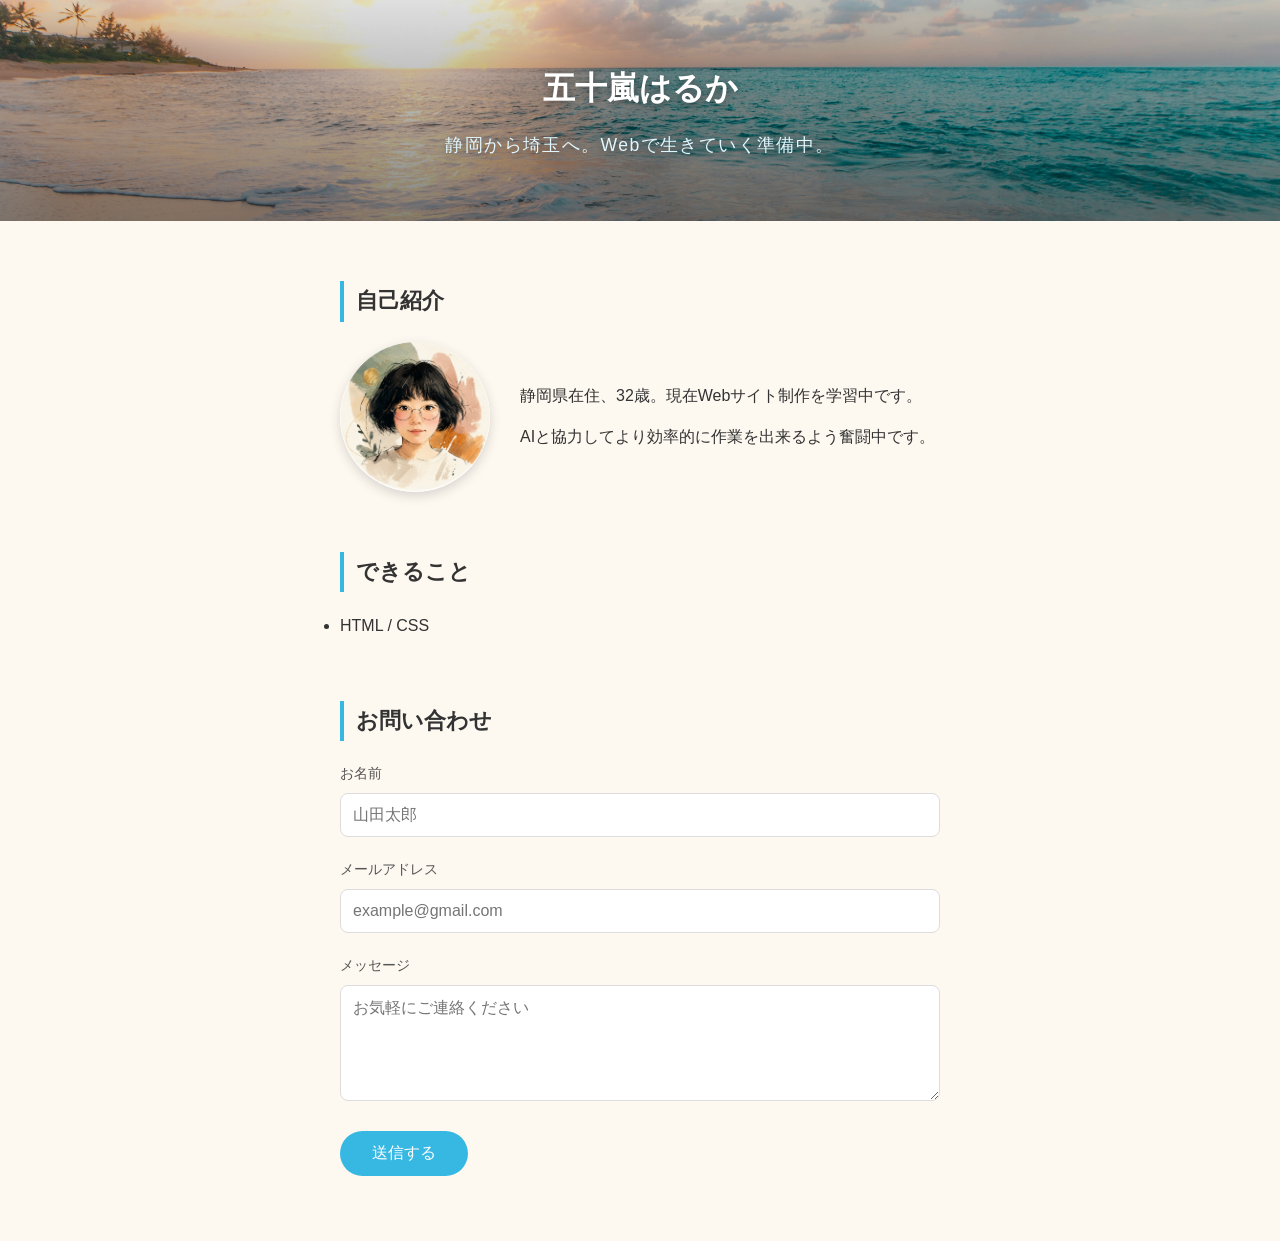
==== index.html @ 8e4d8637 "Add files via upload" ====
<!DOCTYPE html>
<html lang="ja">
<head>
  <meta charset="UTF-8">
  <meta name="viewport" content="width=device-width, initial-scale=1.0">
  <title>プロフィール</title>
  <link rel="stylesheet" href="style.css">
</head>
<body>

  <header>
    <h1>五十嵐はるか</h1>
    <p class="catch">静岡から埼玉へ。Webで生きていく準備中。</p>
</header>

  <section id="about" class="fade-in">
    <h2>自己紹介</h2>
    <div class="about-inner">
    <img src="photo.png" alt="プロフィール写真" class="profile-photo">
    <div class="about-text">
      <p>静岡県在住、32歳。現在Webサイト制作を学習中です。</p>
      <p>AIと協力してより効率的に作業を出来るよう奮闘中です。</p>
    </div>
    </div>
  </section>

  <section id="skills" class="fade-in">
    <h2>できること</h2>
    <ul>
      <li>HTML / CSS</li>
    </ul>
  </section>

  <section id="contact" class="fade-in">
  <h2>お問い合わせ</h2>
  <form action="https://formspree.io/f/mzdqrrdz" method="POST">
    <div class="form-group">
      <label for="name">お名前</label>
      <input type="text" id="name" name="name" placeholder="山田太郎">
    </div>
    <div class="form-group">
      <label for="email">メールアドレス</label>
      <input type="email" id="email" name="email" placeholder="example@gmail.com">
    </div>
    <div class="form-group">
      <label for="message">メッセージ</label>
      <textarea id="message" name="message" rows="5" placeholder="お気軽にご連絡ください"></textarea>
    </div>
    <button type="submit">送信する</button>
  </form>
</section>

<script>
    // スクロールでふわっと表示
const observer = new IntersectionObserver(function(entries) {
  entries.forEach(function(entry) {
    if (entry.isIntersecting) {
      entry.target.classList.add('visible');
    }
  });
});

document.querySelectorAll('.fade-in').forEach(function(el) {
  observer.observe(el);
});

    // ページが表示されたときにフォームをリセット
  window.addEventListener('pageshow', function() {
    document.querySelector('form').reset();
  });
  document.querySelector('form').addEventListener('submit', function(e) {
    var name    = document.getElementById('name').value;
    var email   = document.getElementById('email').value;
    var message = document.getElementById('message').value;

    if (!name || !email || !message) {
      alert('すべての項目を入力してください');
      e.preventDefault();
      return;
    }

    var confirmed = confirm(
      '以下の内容で送信しますか？\n\n' +
      'お名前：' + name + '\n' +
      'メール：' + email + '\n' +
      'メッセージ：' + message
    );

    if (!confirmed) {
      e.preventDefault(); // キャンセルしたら送信しない
    }
  });
</script>

</body>
</html>
---- style.css ----
/* ========== 全体 ========== */
* {
  margin: 0;
  padding: 0;
  box-sizing: border-box;
}

body {
  font-family: sans-serif;
  color: #333;
  line-height: 1.8;
  background-color: #fdf8f0; /* 砂浜っぽいベージュ */
}

/* ========== ヘッダー ========== */
header {
  background-image: url('hero.jpg');
  background-size: cover;      /* 画像をヘッダー全体に広げる */
  background-position: center; /* 画像の中央を表示 */
  text-align: center;
  padding: 60px 20px;
  position: relative;
}

header::before {
  content: '';
  position: absolute;
  top: 0; left: 0;
  width: 100%; height: 100%;
  background: linear-gradient(
    to bottom,
    rgba(0, 0, 0, 0.05) 0%,   /* 上は透明に近い → 写真が綺麗に見える */
    rgba(0, 0, 0, 0.45) 100%  /* 下だけ少し暗くして文字を読みやすく */
  );
}

header h1,
header p {
  position: relative; /* フィルターより手前に文字を出す */
  z-index: 1;
  color: white;
  text-shadow: 0 2px 8px rgba(0,0,0,0.4);
}

header h1 {
  font-size: 2rem;
  margin-bottom: 10px;
}

.catch {/* キャッチコピー */
  font-size: 1.1rem;
  color: #e0f7ff;
  margin-top: 12px;
  letter-spacing: 0.08em;
}

/* ========== aboutセクション ========== */
section {
  max-width: 800px;
  margin: 60px auto;
  padding: 0 100px;
}

h2 {
  font-size: 1.4rem;
  border-left: 4px solid #37b8e3; /* アクセントも海の青に */
  padding-left: 12px;
  margin-bottom: 20px;
}

.about-inner {
  display: flex;
  flex-direction: row; /* 横並び */
  align-items: center;
  gap: 30px;
  text-align: left;
}

.about-text {
  display: flex;
  flex-direction: column; /* 文章だけ縦並び */
  gap: 12px;
}

.about-text p {
  white-space: nowrap; /* 文章を1行に固定 */
}

.profile-photo {/* プロフィール写真 */
  width: 150px;
  height: 150px;
  border-radius: 50%; /* 丸くする */
  object-fit: cover;
  flex-shrink: 0;
  box-shadow: 0 4px 12px rgba(0,0,0,0.15);
}

/* ========== スキル ========== */


/* ========== お問い合わせ ========== */
.form-group {
  margin-bottom: 20px;
}

.form-group label {
  display: block;
  margin-bottom: 6px;
  font-size: 0.9rem;
  color: #555;
}

.form-group input,
.form-group textarea {
  width: 100%;
  padding: 12px;
  border: 1px solid #ddd;
  border-radius: 8px;
  font-size: 1rem;
  outline: none;
  transition: border-color 0.3s;
}

.form-group input:focus,
.form-group textarea:focus {
  border-color: #37b8e3; /* 入力中に枠が青くなる */
}

button[type="submit"] {
  display: inline-block;
  color: white;
  background-color: #37b8e3;;
  border: none;
  padding: 12px 32px;
  border-radius: 30px;
  font-size: 1rem;
  cursor: pointer;
  transition: background-color 0.3s;
}

button[type="submit"]:hover {
  background-color: #007baa;
}
/* ========== アニメーション ========== */
.fade-in {
  opacity: 0;
  transform: translateY(30px); /* 少し下にずらした状態からスタート */
  transition: opacity 0.6s ease, transform 0.6s ease;
}

.fade-in.visible {
  opacity: 1;
  transform: translateY(0); /* 元の位置に戻る */
}

/* ========== スマホ対応 ========== */
@media (max-width: 600px) {

  /* ヘッダーを画面全幅に */
  header {
    background-position: center;
    padding: 60px 20px;
  }

  /* セクションの余白をスマホ向けに */
  section {
    padding: 0 20px;
  }

  /* 写真と文章を縦並びに */
  .about-inner {
    flex-direction: column;
    align-items: center;
    text-align: center;
  }

  /* 文章の折り返しを戻す */
  .about-text p {
    white-space: normal;
  }

  /* フォームを画面幅に合わせる */
  .form-group input,
  .form-group textarea {
    width: 100%;
  }

}
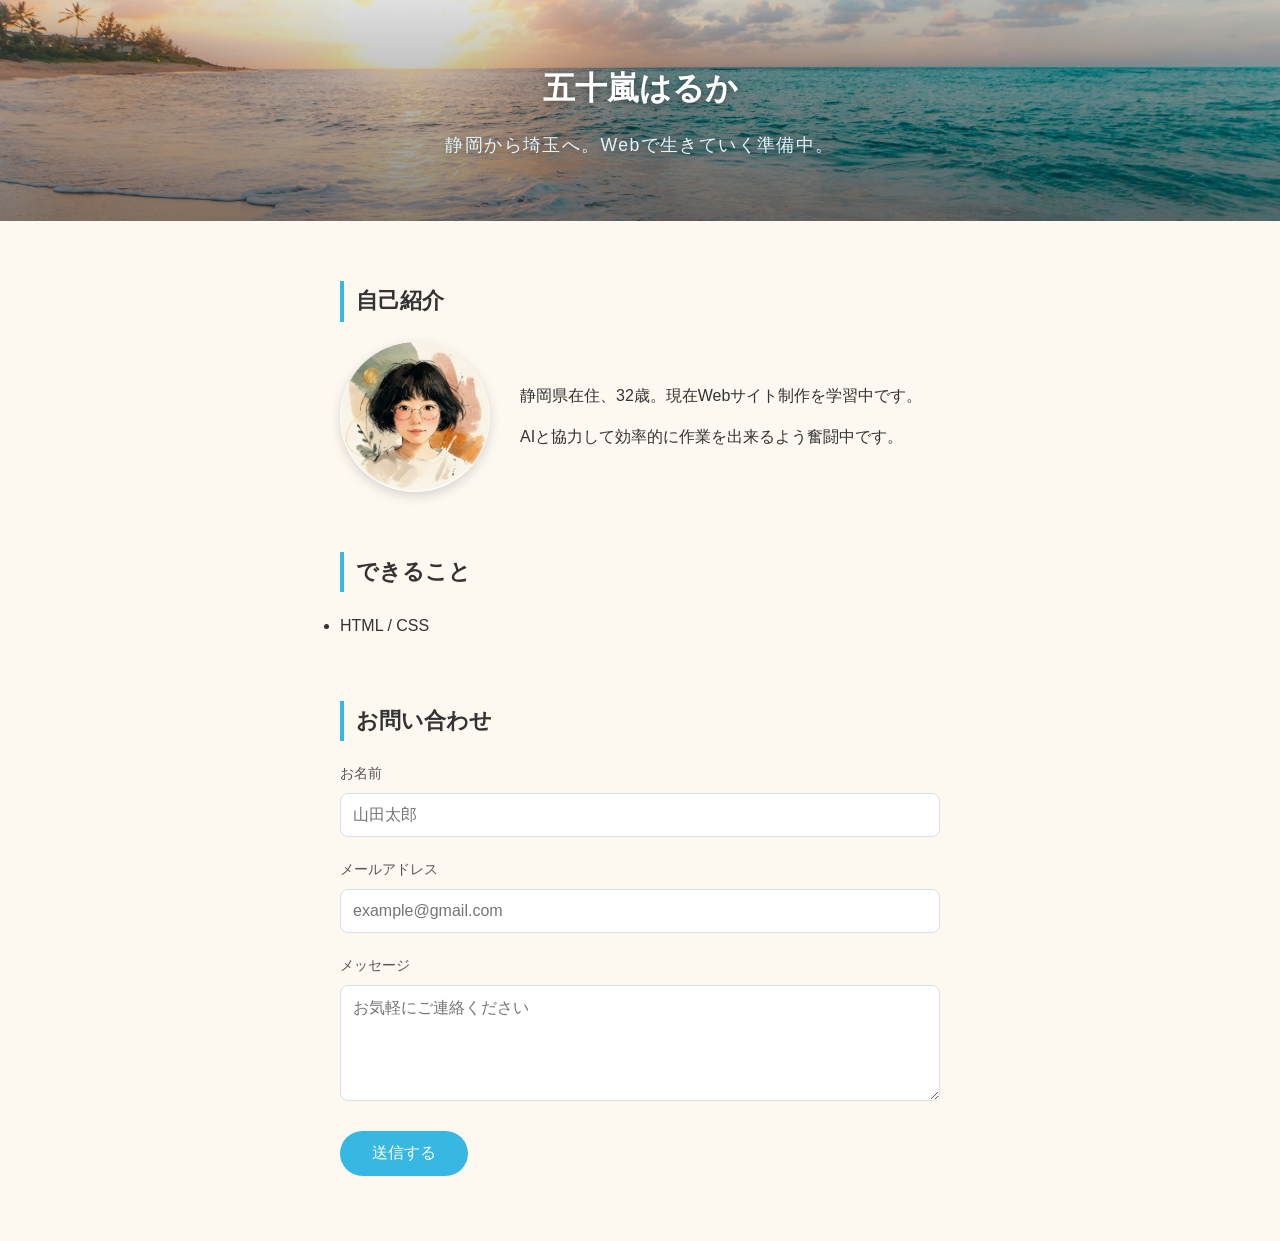
==== commit f4b87aa0: "Update index.html" ====
--- a/index.html
+++ b/index.html
@@ -19,7 +19,7 @@
     <img src="photo.png" alt="プロフィール写真" class="profile-photo">
     <div class="about-text">
       <p>静岡県在住、32歳。現在Webサイト制作を学習中です。</p>
-      <p>AIと協力してより効率的に作業を出来るよう奮闘中です。</p>
+      <p>AIと協力して効率的に作業を出来るよう奮闘中です。</p>
     </div>
     </div>
   </section>
@@ -93,4 +93,4 @@
 </script>
 
 </body>
-</html>+</html>
--- a/style.css
+++ b/style.css
@@ -164,7 +164,7 @@
 
   /* セクションの余白をスマホ向けに */
   section {
-    padding: 0 20px;
+    padding: 0 16px;
   }
 
   /* 写真と文章を縦並びに */
@@ -185,4 +185,15 @@
     width: 100%;
   }
 
-}+    /* 文字サイズを少し小さくして1行に収める */
+  .about-text p {
+    white-space: normal;
+    font-size: 0.85rem;
+  }
+
+  /* キャッチコピーも調整 */
+  .catch {
+    font-size: 0.9rem;
+  }
+  
+}
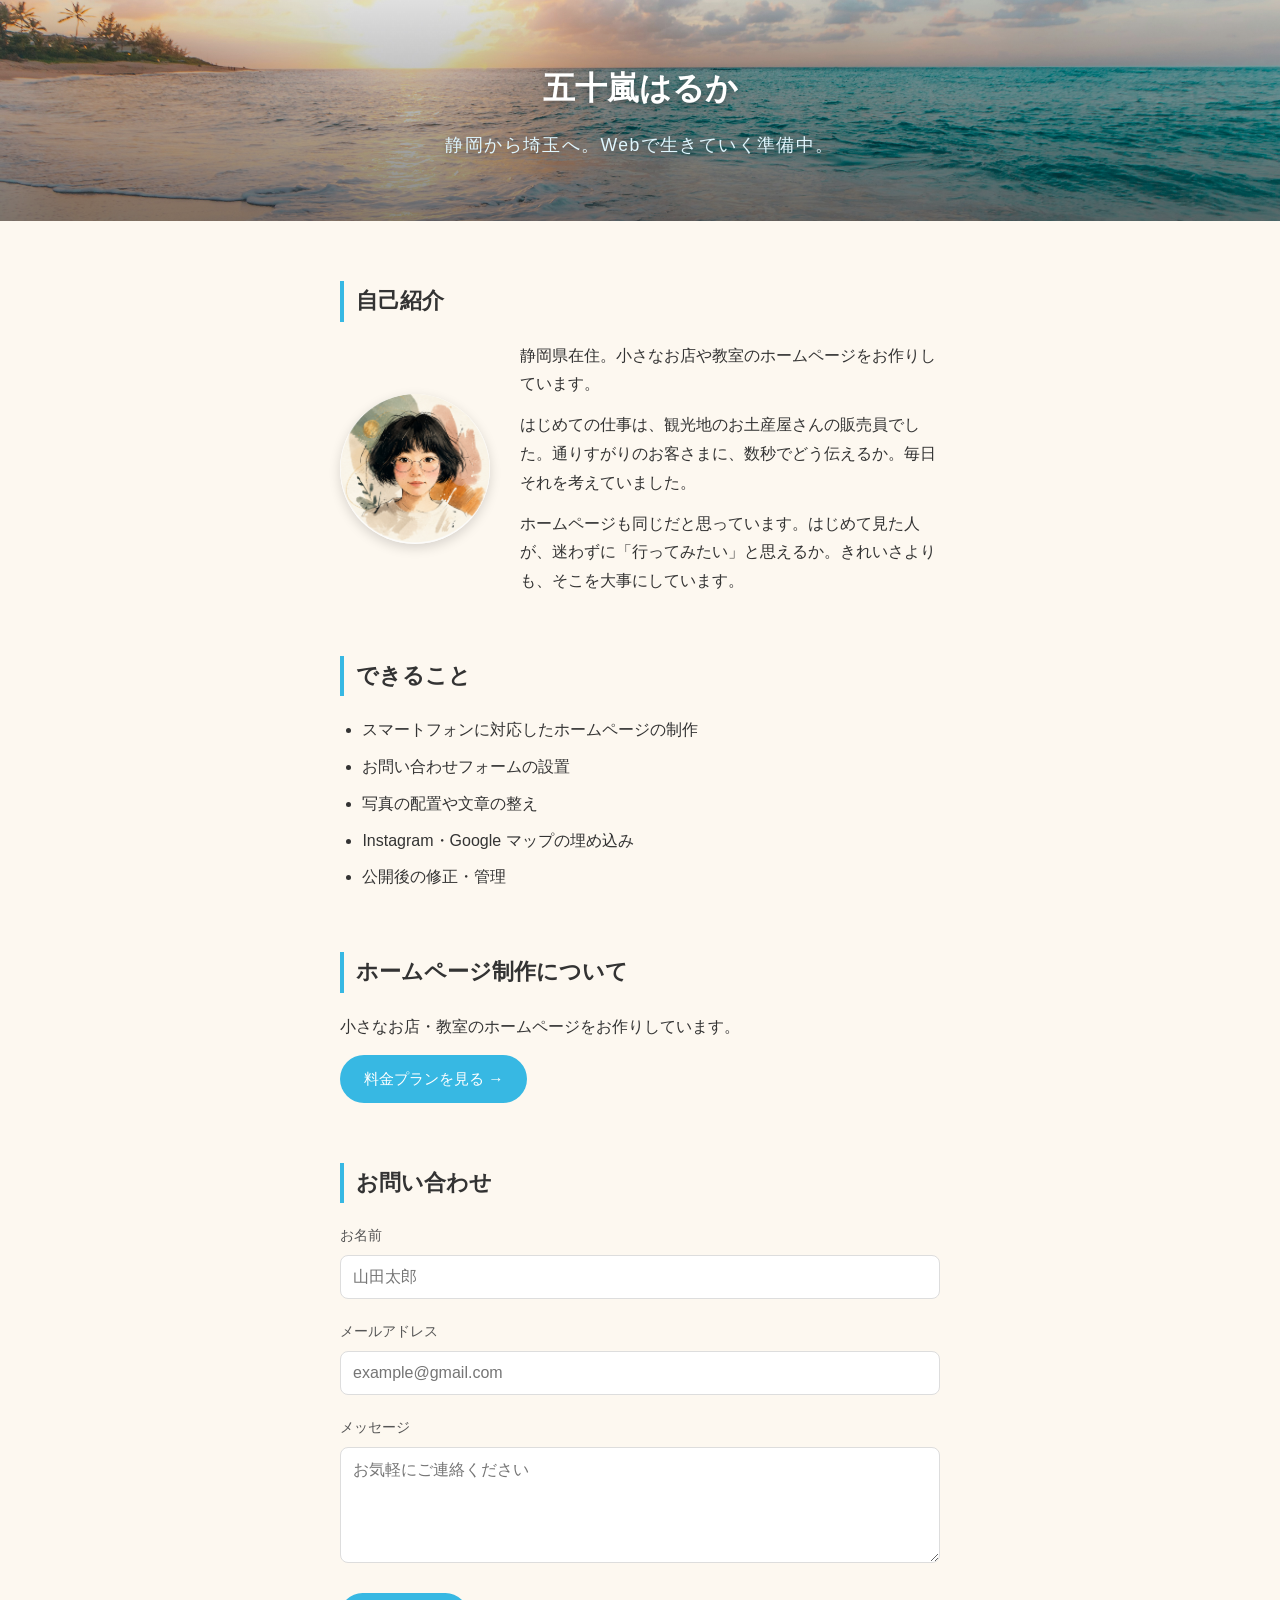
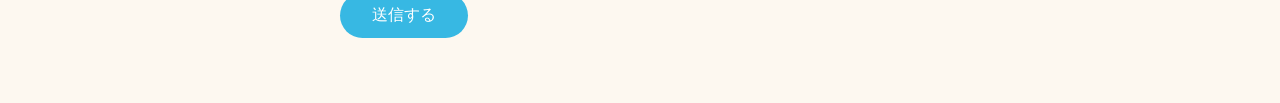
==== commit bb39f510: "Add files via upload" ====
--- a/index.html
+++ b/index.html
@@ -18,8 +18,9 @@
     <div class="about-inner">
     <img src="photo.png" alt="プロフィール写真" class="profile-photo">
     <div class="about-text">
-      <p>静岡県在住、32歳。現在Webサイト制作を学習中です。</p>
-      <p>AIと協力して効率的に作業を出来るよう奮闘中です。</p>
+      <p>静岡県在住。小さなお店や教室のホームページをお作りしています。</p>
+      <p>はじめての仕事は、観光地のお土産屋さんの販売員でした。通りすがりのお客さまに、数秒でどう伝えるか。毎日それを考えていました。</p>
+      <p>ホームページも同じだと思っています。はじめて見た人が、迷わずに「行ってみたい」と思えるか。きれいさよりも、そこを大事にしています。</p>
     </div>
     </div>
   </section>
@@ -27,8 +28,18 @@
   <section id="skills" class="fade-in">
     <h2>できること</h2>
     <ul>
-      <li>HTML / CSS</li>
+      <li>スマートフォンに対応したホームページの制作</li>
+      <li>お問い合わせフォームの設置</li>
+      <li>写真の配置や文章の整え</li>
+      <li>Instagram・Google マップの埋め込み</li>
+      <li>公開後の修正・管理</li>
     </ul>
+  </section>
+
+  <section id="service" class="fade-in">
+    <h2>ホームページ制作について</h2>
+    <p>小さなお店・教室のホームページをお作りしています。</p>
+    <p class="price-link"><a href="price.html">料金プランを見る →</a></p>
   </section>
 
   <section id="contact" class="fade-in">
@@ -93,4 +104,4 @@
 </script>
 
 </body>
-</html>
+</html>
--- a/style.css
+++ b/style.css
@@ -83,7 +83,7 @@
 }
 
 .about-text p {
-  white-space: nowrap; /* 文章を1行に固定 */
+  white-space: normal; /* 文章が長くなったので折り返す（横スクロール防止） */
 }
 
 .profile-photo {/* プロフィール写真 */
@@ -96,6 +96,13 @@
 }
 
 /* ========== スキル ========== */
+#skills ul {
+  padding-left: 1.4em;
+}
+
+#skills ul li {
+  margin-bottom: 8px; /* 項目が増えたので行間をあける */
+}
 
 
 /* ========== お問い合わせ ========== */
@@ -185,7 +192,7 @@
     width: 100%;
   }
 
-    /* 文字サイズを少し小さくして1行に収める */
+  /* 文字サイズを少し小さくして1行に収める */
   .about-text p {
     white-space: normal;
     font-size: 0.85rem;
@@ -195,5 +202,25 @@
   .catch {
     font-size: 0.9rem;
   }
-  
-}
+
+
+}
+/* ========== 料金ページへのリンク ========== */
+.price-link {
+  margin-top: 14px;
+}
+
+.price-link a {
+  display: inline-block;
+  color: white;
+  background-color: #37b8e3;
+  padding: 10px 24px;
+  border-radius: 30px;
+  text-decoration: none;
+  font-size: 0.95rem;
+  transition: background-color 0.3s;
+}
+
+.price-link a:hover {
+  background-color: #007baa;
+}
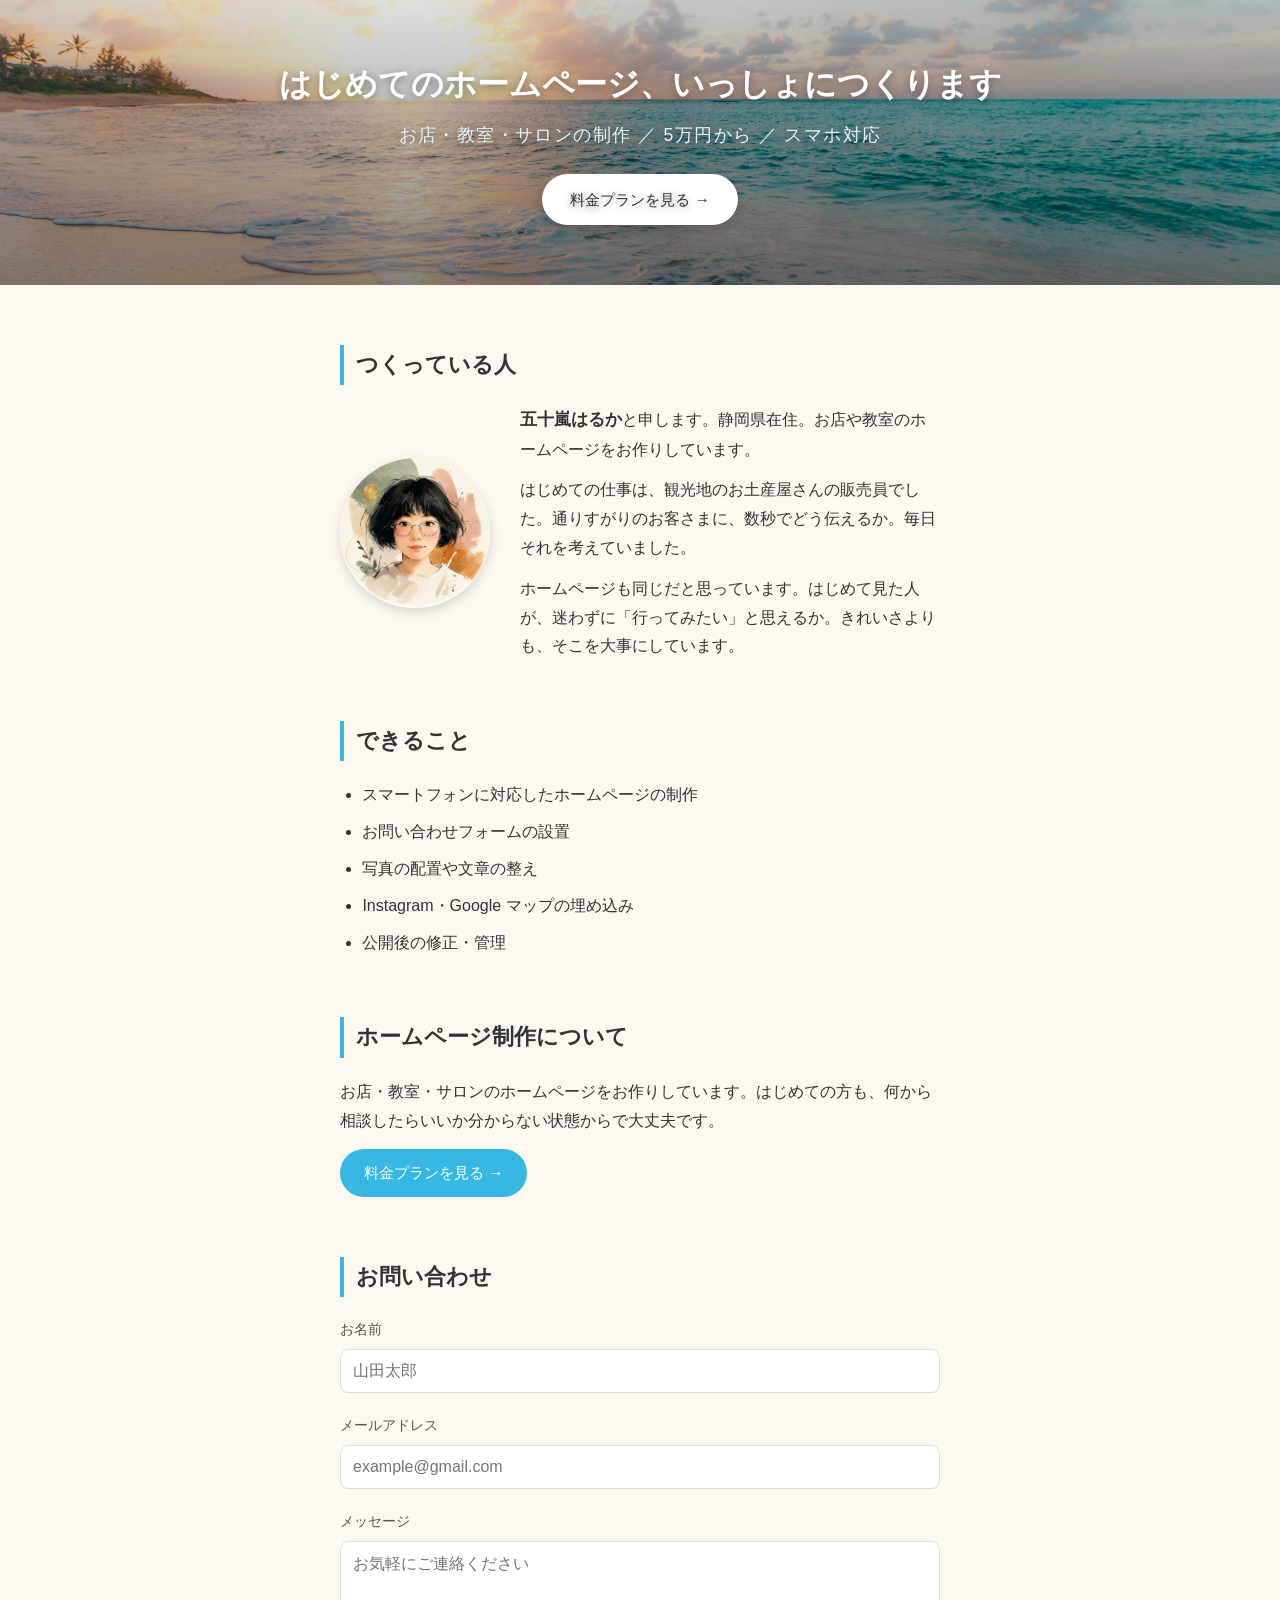
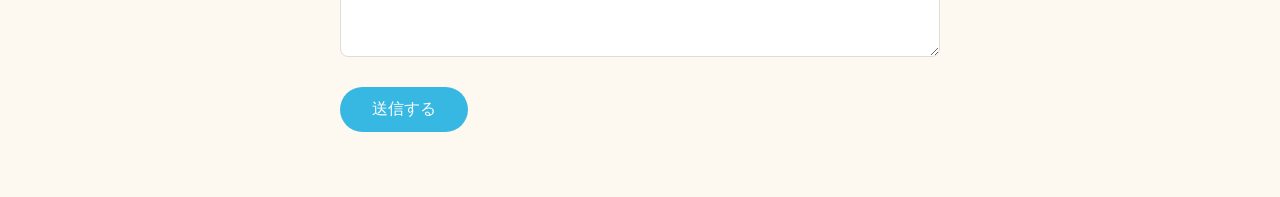
==== commit 70bd5ca9: "Add files via upload" ====
--- a/index.html
+++ b/index.html
@@ -3,22 +3,23 @@
 <head>
   <meta charset="UTF-8">
   <meta name="viewport" content="width=device-width, initial-scale=1.0">
-  <title>プロフィール</title>
+  <title>はじめてのホームページ制作｜五十嵐はるか</title>
   <link rel="stylesheet" href="style.css">
 </head>
 <body>
 
   <header>
-    <h1>五十嵐はるか</h1>
-    <p class="catch">静岡から埼玉へ。Webで生きていく準備中。</p>
+    <h1>はじめてのホームページ、<br class="sp-only">いっしょにつくります</h1>
+    <p class="catch">お店・教室・サロンの制作 ／ 5万円から ／ スマホ対応</p>
+    <p class="hero-btn"><a href="price.html">料金プランを見る →</a></p>
 </header>
 
   <section id="about" class="fade-in">
-    <h2>自己紹介</h2>
+    <h2>つくっている人</h2>
     <div class="about-inner">
     <img src="photo.png" alt="プロフィール写真" class="profile-photo">
     <div class="about-text">
-      <p>静岡県在住。小さなお店や教室のホームページをお作りしています。</p>
+      <p><span class="my-name">五十嵐はるか</span>と申します。静岡県在住。お店や教室のホームページをお作りしています。</p>
       <p>はじめての仕事は、観光地のお土産屋さんの販売員でした。通りすがりのお客さまに、数秒でどう伝えるか。毎日それを考えていました。</p>
       <p>ホームページも同じだと思っています。はじめて見た人が、迷わずに「行ってみたい」と思えるか。きれいさよりも、そこを大事にしています。</p>
     </div>
@@ -38,7 +39,7 @@
 
   <section id="service" class="fade-in">
     <h2>ホームページ制作について</h2>
-    <p>小さなお店・教室のホームページをお作りしています。</p>
+    <p>お店・教室・サロンのホームページをお作りしています。はじめての方も、何から相談したらいいか分からない状態からで大丈夫です。</p>
     <p class="price-link"><a href="price.html">料金プランを見る →</a></p>
   </section>
 
--- a/style.css
+++ b/style.css
@@ -45,6 +45,41 @@
 header h1 {
   font-size: 2rem;
   margin-bottom: 10px;
+  line-height: 1.5; /* 文が長くなったので行間をあける */
+}
+
+/* スマホのときだけ改行する用（PCでは効かない） */
+.sp-only {
+  display: none;
+}
+
+/* ヘッダー内の「料金プランを見る」ボタン */
+.hero-btn {
+  position: relative; /* フィルターより手前に出す */
+  z-index: 1;
+  margin-top: 22px;
+}
+
+.hero-btn a {
+  display: inline-block;
+  color: #333;
+  background-color: #fff;
+  padding: 12px 28px;
+  border-radius: 30px;
+  text-decoration: none;
+  font-size: 0.95rem;
+  box-shadow: 0 4px 12px rgba(0,0,0,0.2);
+  transition: background-color 0.3s;
+}
+
+.hero-btn a:hover {
+  background-color: #e0f7ff;
+}
+
+/* 名前だけ少し目立たせる */
+.my-name {
+  font-weight: bold;
+  font-size: 1.05rem;
 }
 
 .catch {/* キャッチコピー */
@@ -169,6 +204,15 @@
     padding: 60px 20px;
   }
 
+  /* 見出しが長いのでスマホでは小さく＆2行に割る */
+  header h1 {
+    font-size: 1.45rem;
+  }
+
+  .sp-only {
+    display: inline; /* スマホのときだけ改行を有効にする */
+  }
+
   /* セクションの余白をスマホ向けに */
   section {
     padding: 0 16px;
@@ -198,9 +242,10 @@
     font-size: 0.85rem;
   }
 
-  /* キャッチコピーも調整 */
+  /* キャッチコピーも調整（字間を詰めて1行に収める） */
   .catch {
-    font-size: 0.9rem;
+    font-size: 0.82rem;
+    letter-spacing: 0;
   }
 
 
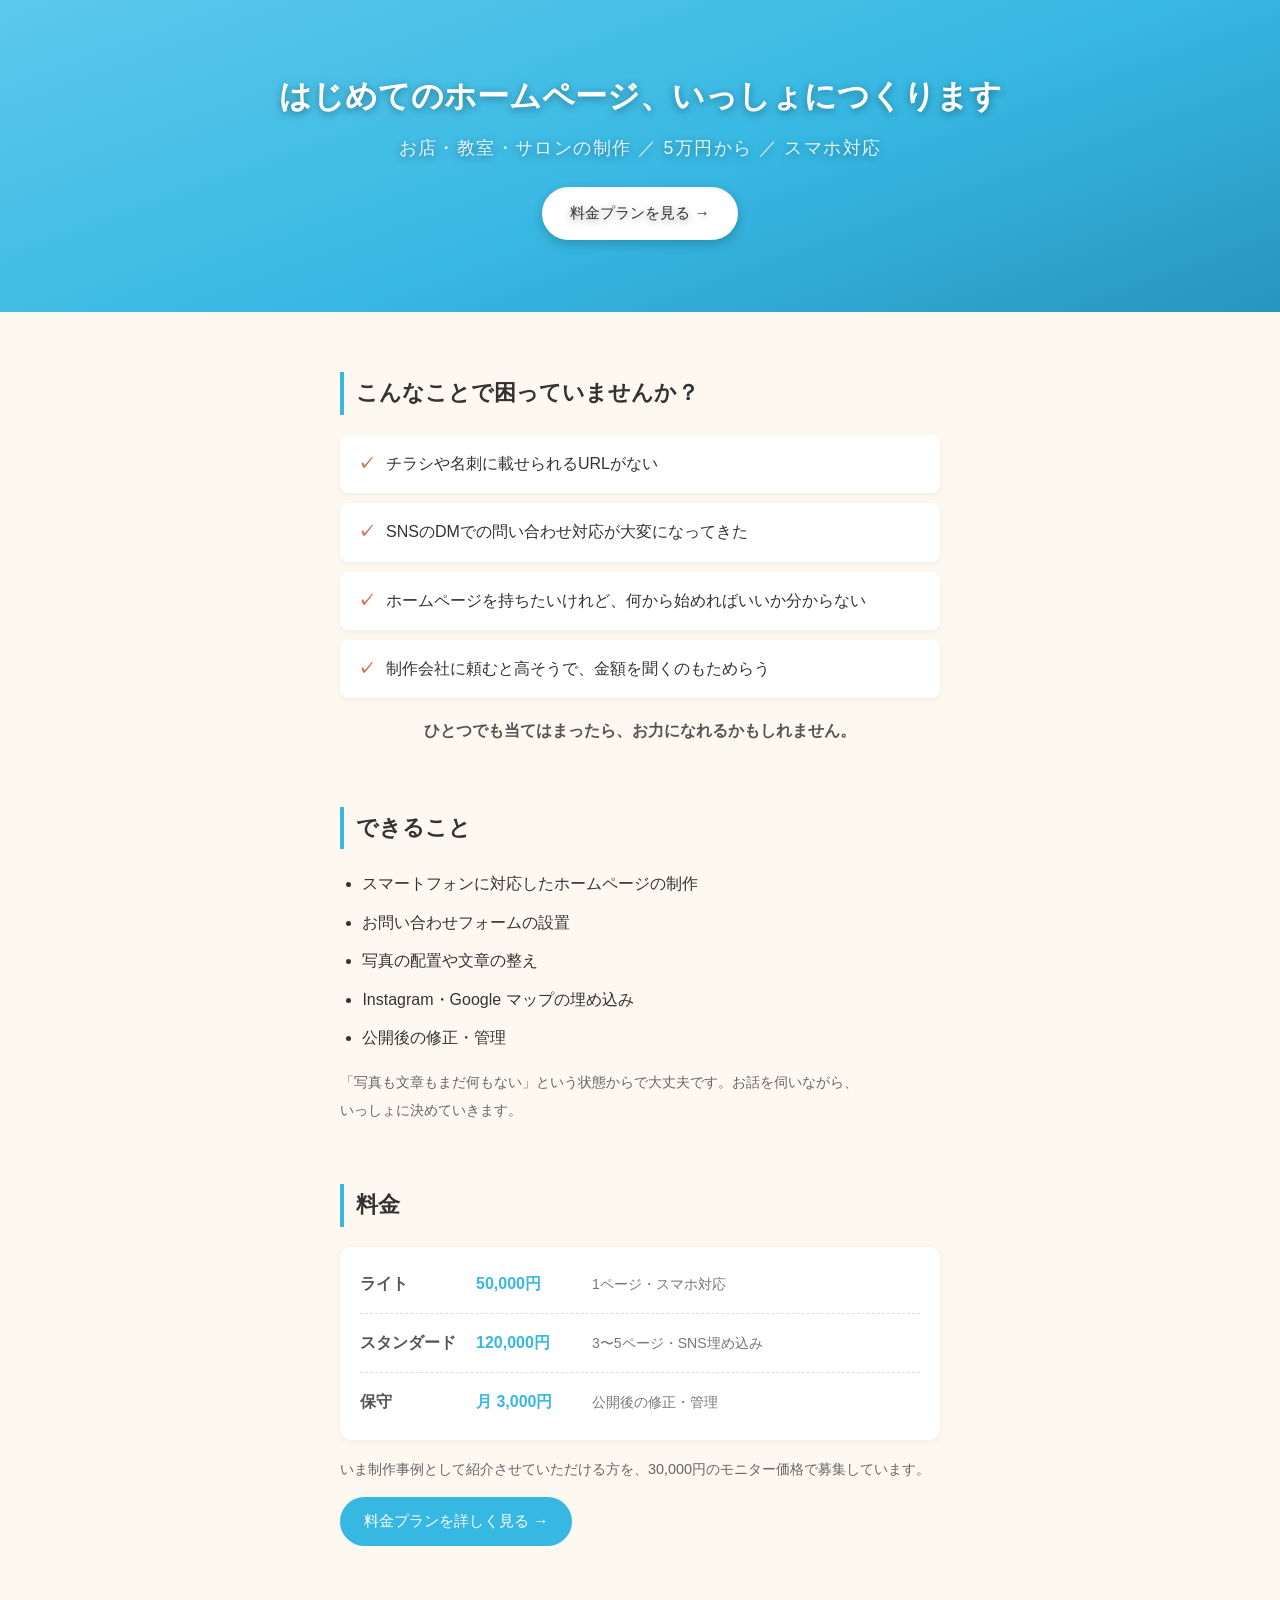
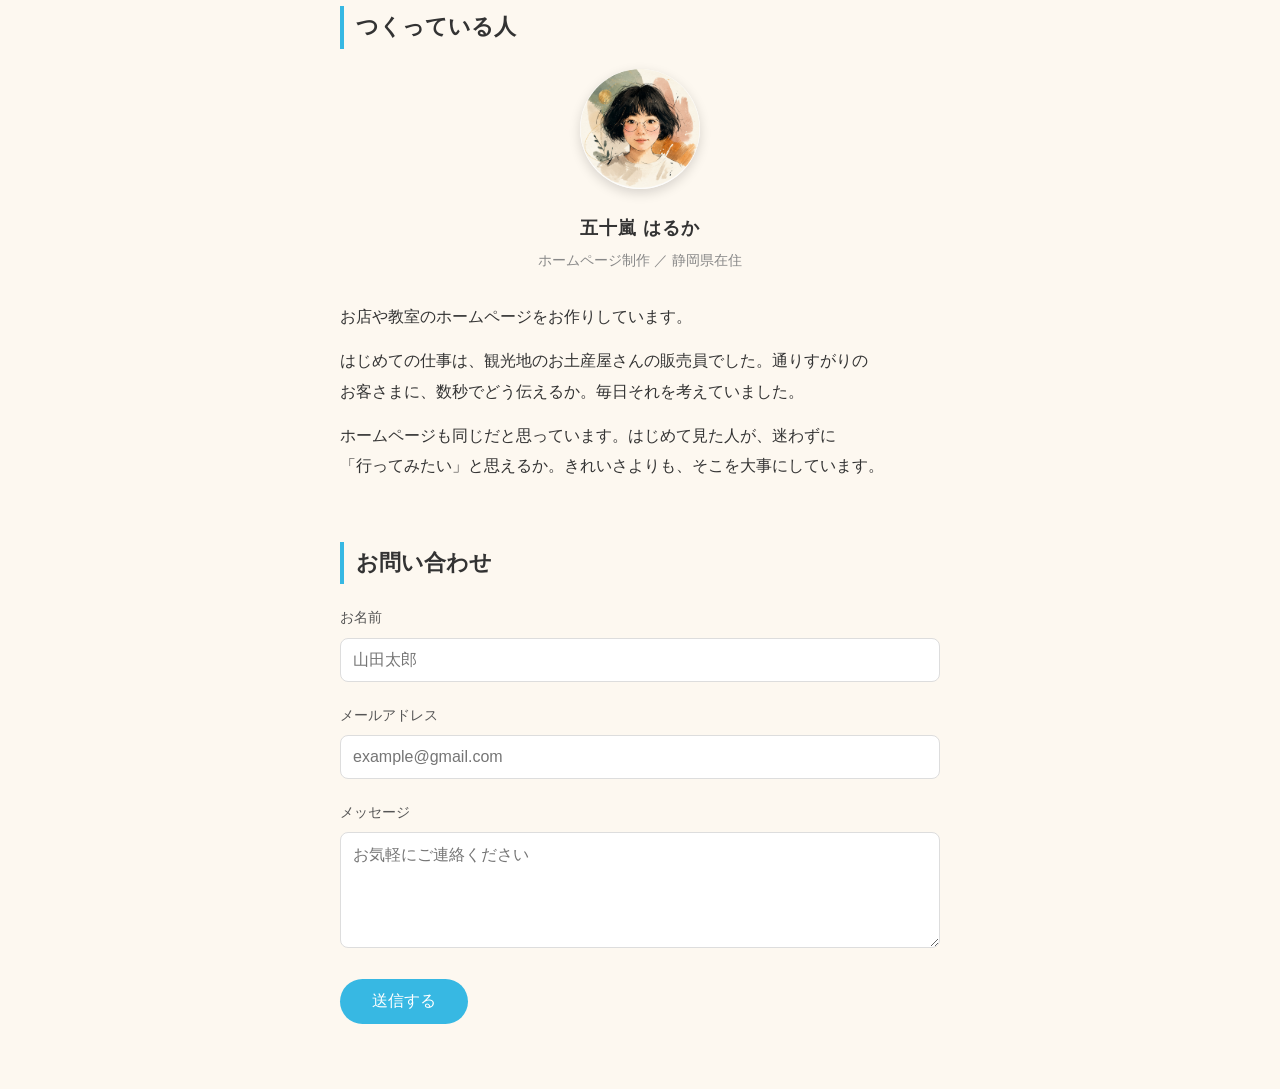
==== commit a1f54b11: "Add files via upload" ====
--- a/index.html
+++ b/index.html
@@ -14,18 +14,19 @@
     <p class="hero-btn"><a href="price.html">料金プランを見る →</a></p>
 </header>
 
-  <section id="about" class="fade-in">
-    <h2>つくっている人</h2>
-    <div class="about-inner">
-    <img src="photo.png" alt="プロフィール写真" class="profile-photo">
-    <div class="about-text">
-      <p><span class="my-name">五十嵐はるか</span>と申します。静岡県在住。お店や教室のホームページをお作りしています。</p>
-      <p>はじめての仕事は、観光地のお土産屋さんの販売員でした。通りすがりのお客さまに、数秒でどう伝えるか。毎日それを考えていました。</p>
-      <p>ホームページも同じだと思っています。はじめて見た人が、迷わずに「行ってみたい」と思えるか。きれいさよりも、そこを大事にしています。</p>
-    </div>
-    </div>
+  <!-- ① まずお客さまの悩みから入る（自己紹介より先） -->
+  <section id="problem" class="fade-in">
+    <h2>こんなことで困っていませんか？</h2>
+    <ul class="problem-list">
+      <li>チラシや名刺に載せられるURLがない</li>
+      <li>SNSのDMでの問い合わせ対応が大変になってきた</li>
+      <li>ホームページを持ちたいけれど、何から始めればいいか分からない</li>
+      <li>制作会社に頼むと高そうで、金額を聞くのもためらう</li>
+    </ul>
+    <p class="problem-lead">ひとつでも当てはまったら、お力になれるかもしれません。</p>
   </section>
 
+  <!-- ② 次に、何ができるか -->
   <section id="skills" class="fade-in">
     <h2>できること</h2>
     <ul>
@@ -35,12 +36,49 @@
       <li>Instagram・Google マップの埋め込み</li>
       <li>公開後の修正・管理</li>
     </ul>
+    <p class="section-note">「写真も文章もまだ何もない」という状態からで大丈夫です。お話を伺いながら、いっしょに決めていきます。</p>
   </section>
 
-  <section id="service" class="fade-in">
-    <h2>ホームページ制作について</h2>
-    <p>お店・教室・サロンのホームページをお作りしています。はじめての方も、何から相談したらいいか分からない状態からで大丈夫です。</p>
-    <p class="price-link"><a href="price.html">料金プランを見る →</a></p>
+  <!-- ③ そのうえで料金 -->
+  <section id="price" class="fade-in">
+    <h2>料金</h2>
+    <div class="price-summary">
+      <div class="price-row">
+        <span class="price-plan">ライト</span>
+        <span class="price-amount">50,000円</span>
+        <span class="price-desc">1ページ・スマホ対応</span>
+      </div>
+      <div class="price-row">
+        <span class="price-plan">スタンダード</span>
+        <span class="price-amount">120,000円</span>
+        <span class="price-desc">3〜5ページ・SNS埋め込み</span>
+      </div>
+      <div class="price-row">
+        <span class="price-plan">保守</span>
+        <span class="price-amount">月 3,000円</span>
+        <span class="price-desc">公開後の修正・管理</span>
+      </div>
+    </div>
+    <p class="section-note">いま制作事例として紹介させていただける方を、30,000円のモニター価格で募集しています。</p>
+    <p class="price-link"><a href="price.html">料金プランを詳しく見る →</a></p>
+  </section>
+
+  <!-- ④ 最後に、誰が作っているか -->
+  <section id="about" class="fade-in">
+    <h2>つくっている人</h2>
+
+    <!-- 写真と名前だけを1かたまりにして、本文と分ける -->
+    <div class="profile-card">
+      <img src="photo.png" alt="五十嵐はるか" class="profile-photo">
+      <p class="profile-name">五十嵐 はるか</p>
+      <p class="profile-role">ホームページ制作 ／ 静岡県在住</p>
+    </div>
+
+    <div class="about-text">
+      <p>お店や教室のホームページをお作りしています。</p>
+      <p>はじめての仕事は、観光地のお土産屋さんの販売員でした。通りすがりのお客さまに、数秒でどう伝えるか。毎日それを考えていました。</p>
+      <p>ホームページも同じだと思っています。はじめて見た人が、迷わずに「行ってみたい」と思えるか。きれいさよりも、そこを大事にしています。</p>
+    </div>
   </section>
 
   <section id="contact" class="fade-in">
--- a/style.css
+++ b/style.css
@@ -8,30 +8,33 @@
 body {
   font-family: sans-serif;
   color: #333;
-  line-height: 1.8;
+  line-height: 1.9;
   background-color: #fdf8f0; /* 砂浜っぽいベージュ */
+}
+
+/* 日本語の改行を読みやすくする共通ルール
+   ・auto-phrase   → 文節の切れ目で折り返す（対応ブラウザのみ。非対応でも害はない）
+   ・text-wrap: pretty → 最終行に1文字だけ残るのを防ぐ */
+p,
+li,
+h1, h2 {
+  word-break: auto-phrase;
+  overflow-wrap: anywhere;
+  text-wrap: pretty;
+}
+
+/* 見出しは行の長さを揃えたほうが締まって見える */
+h1 {
+  text-wrap: balance;
 }
 
 /* ========== ヘッダー ========== */
 header {
-  background-image: url('hero.jpg');
-  background-size: cover;      /* 画像をヘッダー全体に広げる */
-  background-position: center; /* 画像の中央を表示 */
+  /* 制作の内容と関係のない写真はやめて、無地のグラデーションにした */
+  background: linear-gradient(160deg, #5cc8ec 0%, #37b8e3 55%, #2795c0 100%);
   text-align: center;
-  padding: 60px 20px;
+  padding: 72px 20px;
   position: relative;
-}
-
-header::before {
-  content: '';
-  position: absolute;
-  top: 0; left: 0;
-  width: 100%; height: 100%;
-  background: linear-gradient(
-    to bottom,
-    rgba(0, 0, 0, 0.05) 0%,   /* 上は透明に近い → 写真が綺麗に見える */
-    rgba(0, 0, 0, 0.45) 100%  /* 下だけ少し暗くして文字を読みやすく */
-  );
 }
 
 header h1,
@@ -76,12 +79,6 @@
   background-color: #e0f7ff;
 }
 
-/* 名前だけ少し目立たせる */
-.my-name {
-  font-weight: bold;
-  font-size: 1.05rem;
-}
-
 .catch {/* キャッチコピー */
   font-size: 1.1rem;
   color: #e0f7ff;
@@ -103,31 +100,115 @@
   margin-bottom: 20px;
 }
 
-.about-inner {
-  display: flex;
-  flex-direction: row; /* 横並び */
-  align-items: center;
-  gap: 30px;
-  text-align: left;
-}
-
+/* 写真と名前のかたまり。本文とは切り離して中央に置く */
+.profile-card {
+  text-align: center;
+  margin-bottom: 28px;
+}
+
+.profile-photo {/* プロフィール写真 */
+  width: 120px;
+  height: 120px;
+  border-radius: 50%; /* 丸くする */
+  object-fit: cover;
+  box-shadow: 0 4px 12px rgba(0,0,0,0.15);
+}
+
+.profile-name {
+  font-size: 1.15rem;
+  font-weight: bold;
+  margin-top: 12px;
+  letter-spacing: 0.05em;
+}
+
+.profile-role {
+  font-size: 0.85rem;
+  color: #888;
+  margin-top: 2px;
+}
+
+/* 本文は必ず左揃え。中央揃えにすると行の頭が揃わず読みにくい */
 .about-text {
   display: flex;
   flex-direction: column; /* 文章だけ縦並び */
+  gap: 14px;
+  text-align: left;
+}
+
+/* ========== お悩み ========== */
+.problem-list {
+  list-style: none; /* チェック印を自分で付けるので消す */
+}
+
+.problem-list li {
+  background-color: #fff;
+  border-radius: 8px;
+  padding: 14px 18px 14px 46px;
+  margin-bottom: 10px;
+  position: relative;
+  box-shadow: 0 2px 6px rgba(0,0,0,0.05);
+}
+
+/* 各項目の頭にチェック印を置く */
+.problem-list li::before {
+  content: '✓';
+  position: absolute;
+  left: 18px;
+  color: #c96f4a;
+  font-weight: bold;
+}
+
+.problem-lead {
+  margin-top: 18px;
+  text-align: center;
+  font-weight: bold;
+  color: #555;
+}
+
+/* 各セクションの補足文 */
+.section-note {
+  margin-top: 16px;
+  font-size: 0.9rem;
+  color: #666;
+}
+
+/* ========== 料金のまとめ ========== */
+.price-summary {
+  background-color: #fff;
+  border-radius: 12px;
+  padding: 8px 20px;
+  box-shadow: 0 2px 8px rgba(0,0,0,0.05);
+}
+
+.price-row {
+  display: flex;
+  align-items: baseline;
   gap: 12px;
-}
-
-.about-text p {
-  white-space: normal; /* 文章が長くなったので折り返す（横スクロール防止） */
-}
-
-.profile-photo {/* プロフィール写真 */
-  width: 150px;
-  height: 150px;
-  border-radius: 50%; /* 丸くする */
-  object-fit: cover;
+  padding: 14px 0;
+  border-bottom: 1px dashed #e6ddd1;
+}
+
+.price-row:last-child {
+  border-bottom: none;
+}
+
+.price-plan {
+  width: 6.5em;
   flex-shrink: 0;
-  box-shadow: 0 4px 12px rgba(0,0,0,0.15);
+  font-weight: bold;
+  color: #555;
+}
+
+.price-amount {
+  width: 6.5em;
+  flex-shrink: 0;
+  font-weight: bold;
+  color: #37b8e3;
+}
+
+.price-desc {
+  font-size: 0.88rem;
+  color: #777;
 }
 
 /* ========== スキル ========== */
@@ -218,34 +299,32 @@
     padding: 0 16px;
   }
 
-  /* 写真と文章を縦並びに */
-  .about-inner {
-    flex-direction: column;
-    align-items: center;
-    text-align: center;
-  }
-
-  /* 文章の折り返しを戻す */
-  .about-text p {
-    white-space: normal;
-  }
-
   /* フォームを画面幅に合わせる */
   .form-group input,
   .form-group textarea {
     width: 100%;
   }
 
-  /* 文字サイズを少し小さくして1行に収める */
-  .about-text p {
-    white-space: normal;
-    font-size: 0.85rem;
+  /* 本文はスマホでも左揃えのまま。中央揃えにすると行頭がバラけて読みにくい */
+  .about-text {
+    font-size: 0.95rem;
   }
 
   /* キャッチコピーも調整（字間を詰めて1行に収める） */
   .catch {
     font-size: 0.82rem;
     letter-spacing: 0;
+  }
+
+  /* 料金の行は、プラン名＋金額を上、説明を下に折り返す */
+  .price-row {
+    flex-wrap: wrap;
+    gap: 0 12px;
+  }
+
+  .price-desc {
+    width: 100%; /* 説明だけ次の行に送る */
+    margin-top: 2px;
   }
 
 
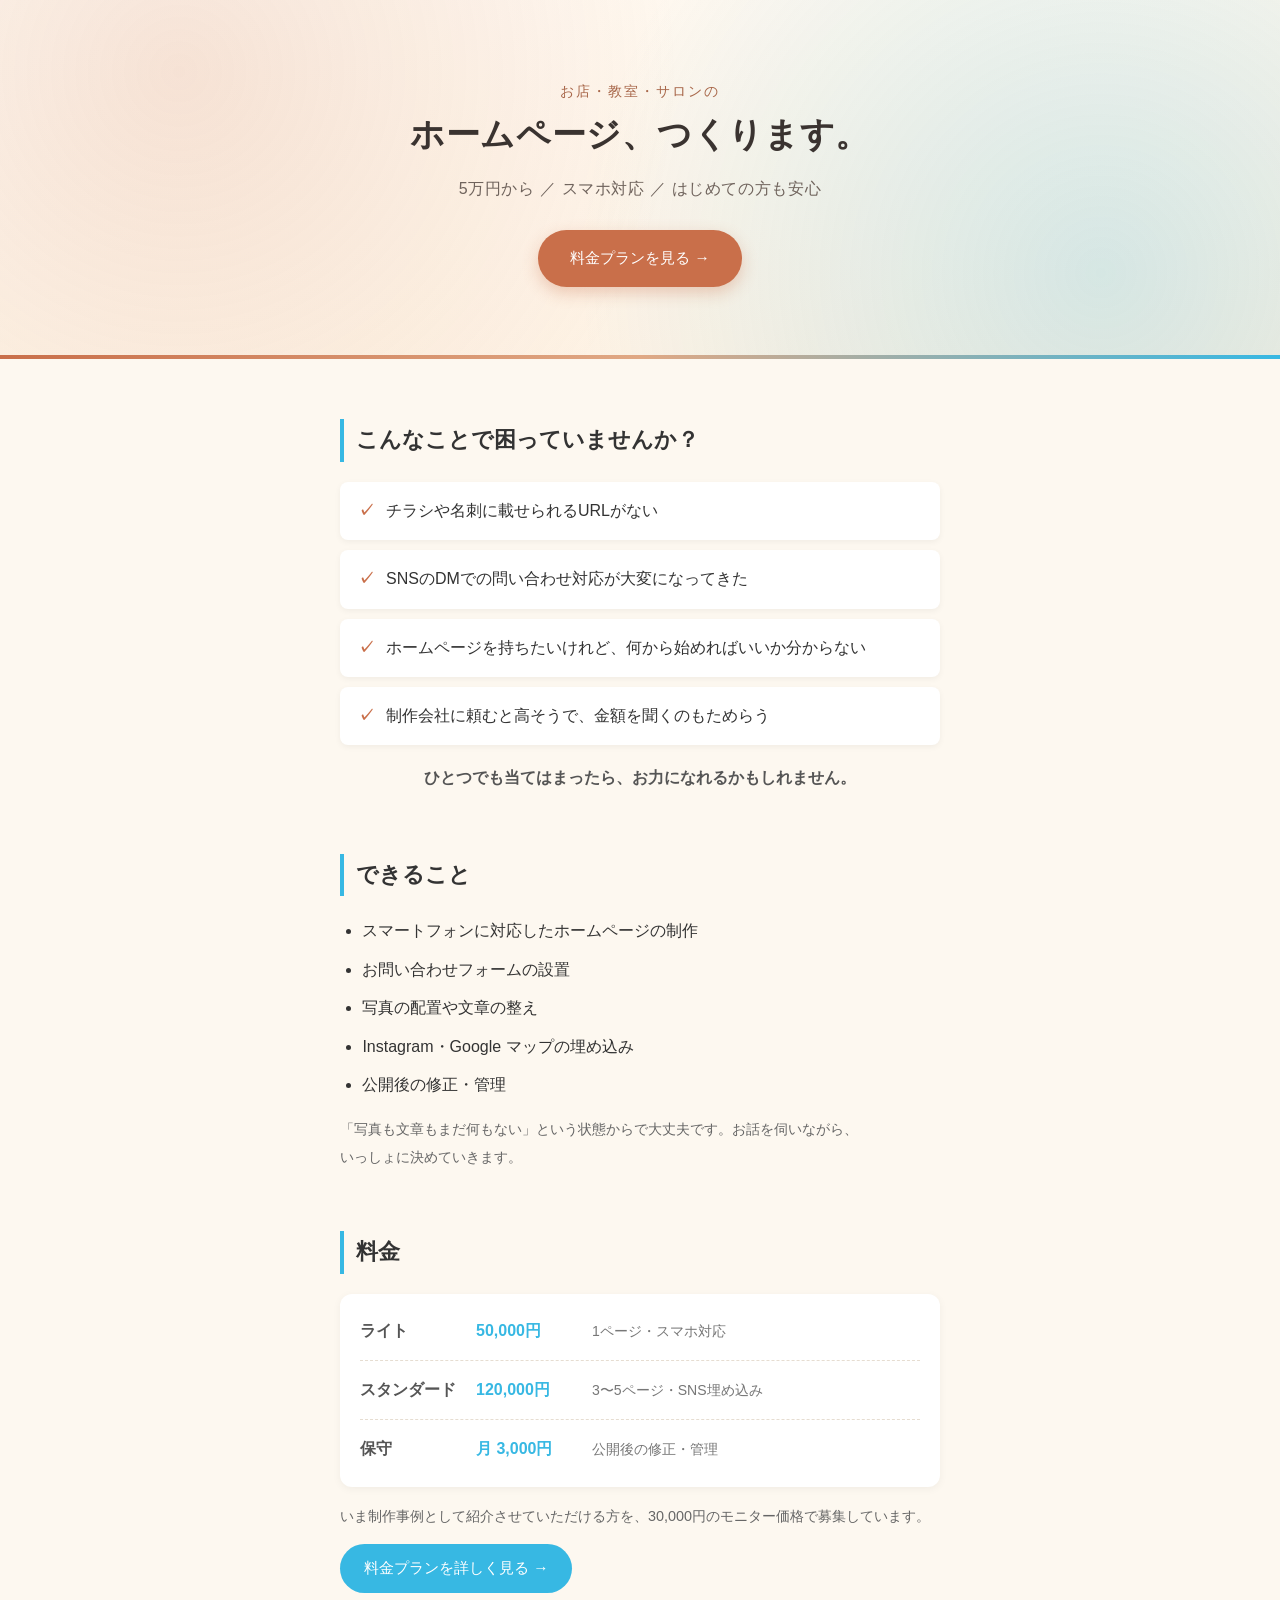
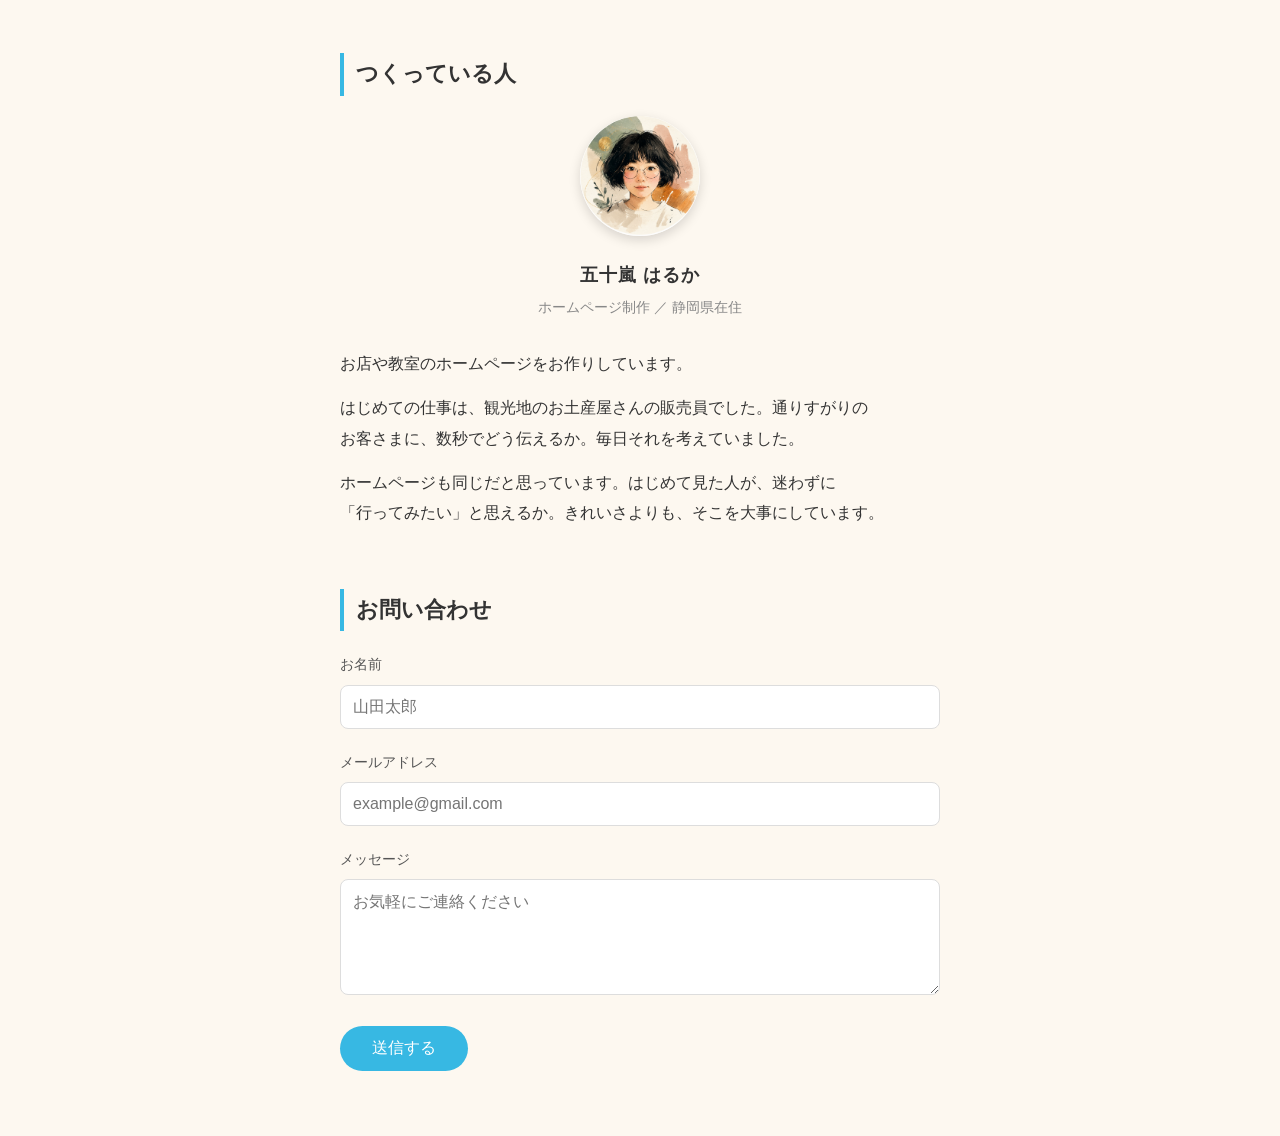
==== commit 0e8432a3: "Add files via upload" ====
--- a/index.html
+++ b/index.html
@@ -9,10 +9,11 @@
 <body>
 
   <header>
-    <h1>はじめてのホームページ、<br class="sp-only">いっしょにつくります</h1>
-    <p class="catch">お店・教室・サロンの制作 ／ 5万円から ／ スマホ対応</p>
+    <p class="eyebrow">お店・教室・サロンの</p>
+    <h1>ホームページ、つくります。</h1>
+    <p class="catch">5万円から ／ スマホ対応 ／ はじめての方も安心</p>
     <p class="hero-btn"><a href="price.html">料金プランを見る →</a></p>
-</header>
+  </header>
 
   <!-- ① まずお客さまの悩みから入る（自己紹介より先） -->
   <section id="problem" class="fade-in">
--- a/style.css
+++ b/style.css
@@ -28,62 +28,78 @@
   text-wrap: balance;
 }
 
-/* ========== ヘッダー ========== */
+/* ========== ヘッダー ==========
+   青一色だと「入りにくいお店」に見えるので、
+   ベージュを土台にテラコッタと水色をふわっと重ねてあたたかくした */
 header {
-  /* 制作の内容と関係のない写真はやめて、無地のグラデーションにした */
-  background: linear-gradient(160deg, #5cc8ec 0%, #37b8e3 55%, #2795c0 100%);
+  background:
+    radial-gradient(circle at 14% 20%, rgba(201,111,74,0.16) 0, transparent 44%),
+    radial-gradient(circle at 86% 76%, rgba(55,184,227,0.20) 0, transparent 46%),
+    linear-gradient(170deg, #fffaf3 0%, #fdf0e0 100%);
   text-align: center;
-  padding: 72px 20px;
+  padding: 78px 20px 72px;
   position: relative;
+  overflow: hidden; /* 装飾がはみ出さないように */
+}
+
+/* 下の余白との境目をやわらかく見せる細い線 */
+header::after {
+  content: '';
+  position: absolute;
+  left: 0; right: 0; bottom: 0;
+  height: 4px;
+  background: linear-gradient(90deg, #c96f4a 0%, #e0a884 50%, #37b8e3 100%);
 }
 
 header h1,
 header p {
-  position: relative; /* フィルターより手前に文字を出す */
+  position: relative;
   z-index: 1;
-  color: white;
-  text-shadow: 0 2px 8px rgba(0,0,0,0.4);
+  color: #3a3330; /* 背景が明るくなったので文字は濃い色に */
+}
+
+/* h1の上に置く小さな行。誰向けかを先に伝える */
+.eyebrow {
+  font-size: 0.9rem;
+  color: #a8674a;
+  letter-spacing: 0.14em;
+  margin-bottom: 6px;
 }
 
 header h1 {
-  font-size: 2rem;
-  margin-bottom: 10px;
-  line-height: 1.5; /* 文が長くなったので行間をあける */
-}
-
-/* スマホのときだけ改行する用（PCでは効かない） */
-.sp-only {
-  display: none;
+  font-size: 2.1rem;
+  line-height: 1.45;
+  letter-spacing: 0.02em;
 }
 
 /* ヘッダー内の「料金プランを見る」ボタン */
 .hero-btn {
-  position: relative; /* フィルターより手前に出す */
+  position: relative;
   z-index: 1;
-  margin-top: 22px;
+  margin-top: 26px;
 }
 
 .hero-btn a {
   display: inline-block;
-  color: #333;
-  background-color: #fff;
-  padding: 12px 28px;
+  color: #fff;
+  background-color: #c96f4a;
+  padding: 14px 32px;
   border-radius: 30px;
   text-decoration: none;
   font-size: 0.95rem;
-  box-shadow: 0 4px 12px rgba(0,0,0,0.2);
+  box-shadow: 0 6px 16px rgba(201,111,74,0.32);
   transition: background-color 0.3s;
 }
 
 .hero-btn a:hover {
-  background-color: #e0f7ff;
+  background-color: #b25c39;
 }
 
 .catch {/* キャッチコピー */
-  font-size: 1.1rem;
-  color: #e0f7ff;
-  margin-top: 12px;
-  letter-spacing: 0.08em;
+  font-size: 1rem;
+  color: #6f635c;
+  margin-top: 14px;
+  letter-spacing: 0.04em;
 }
 
 /* ========== aboutセクション ========== */
@@ -279,19 +295,13 @@
 /* ========== スマホ対応 ========== */
 @media (max-width: 600px) {
 
-  /* ヘッダーを画面全幅に */
+  /* ヘッダーの余白をスマホ向けに */
   header {
-    background-position: center;
-    padding: 60px 20px;
-  }
-
-  /* 見出しが長いのでスマホでは小さく＆2行に割る */
+    padding: 58px 20px 54px;
+  }
+
   header h1 {
-    font-size: 1.45rem;
-  }
-
-  .sp-only {
-    display: inline; /* スマホのときだけ改行を有効にする */
+    font-size: 1.7rem;
   }
 
   /* セクションの余白をスマホ向けに */
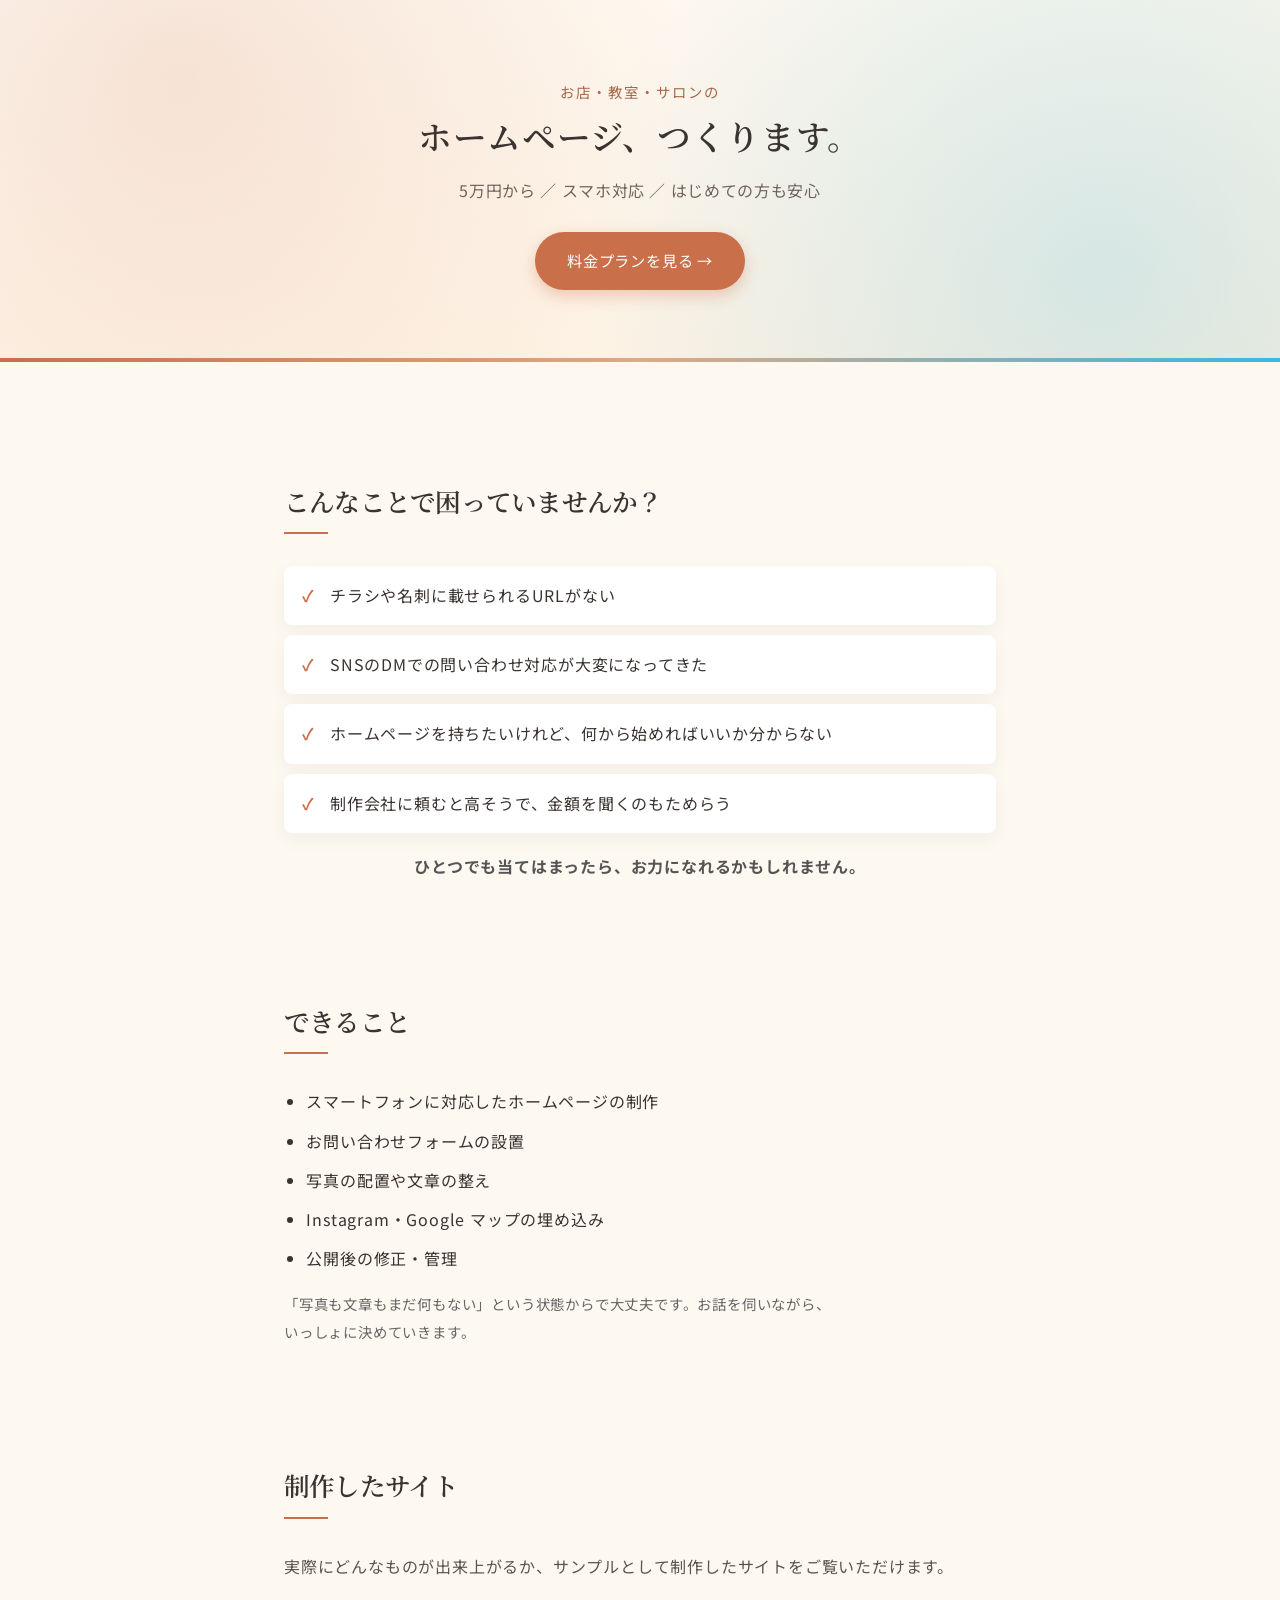
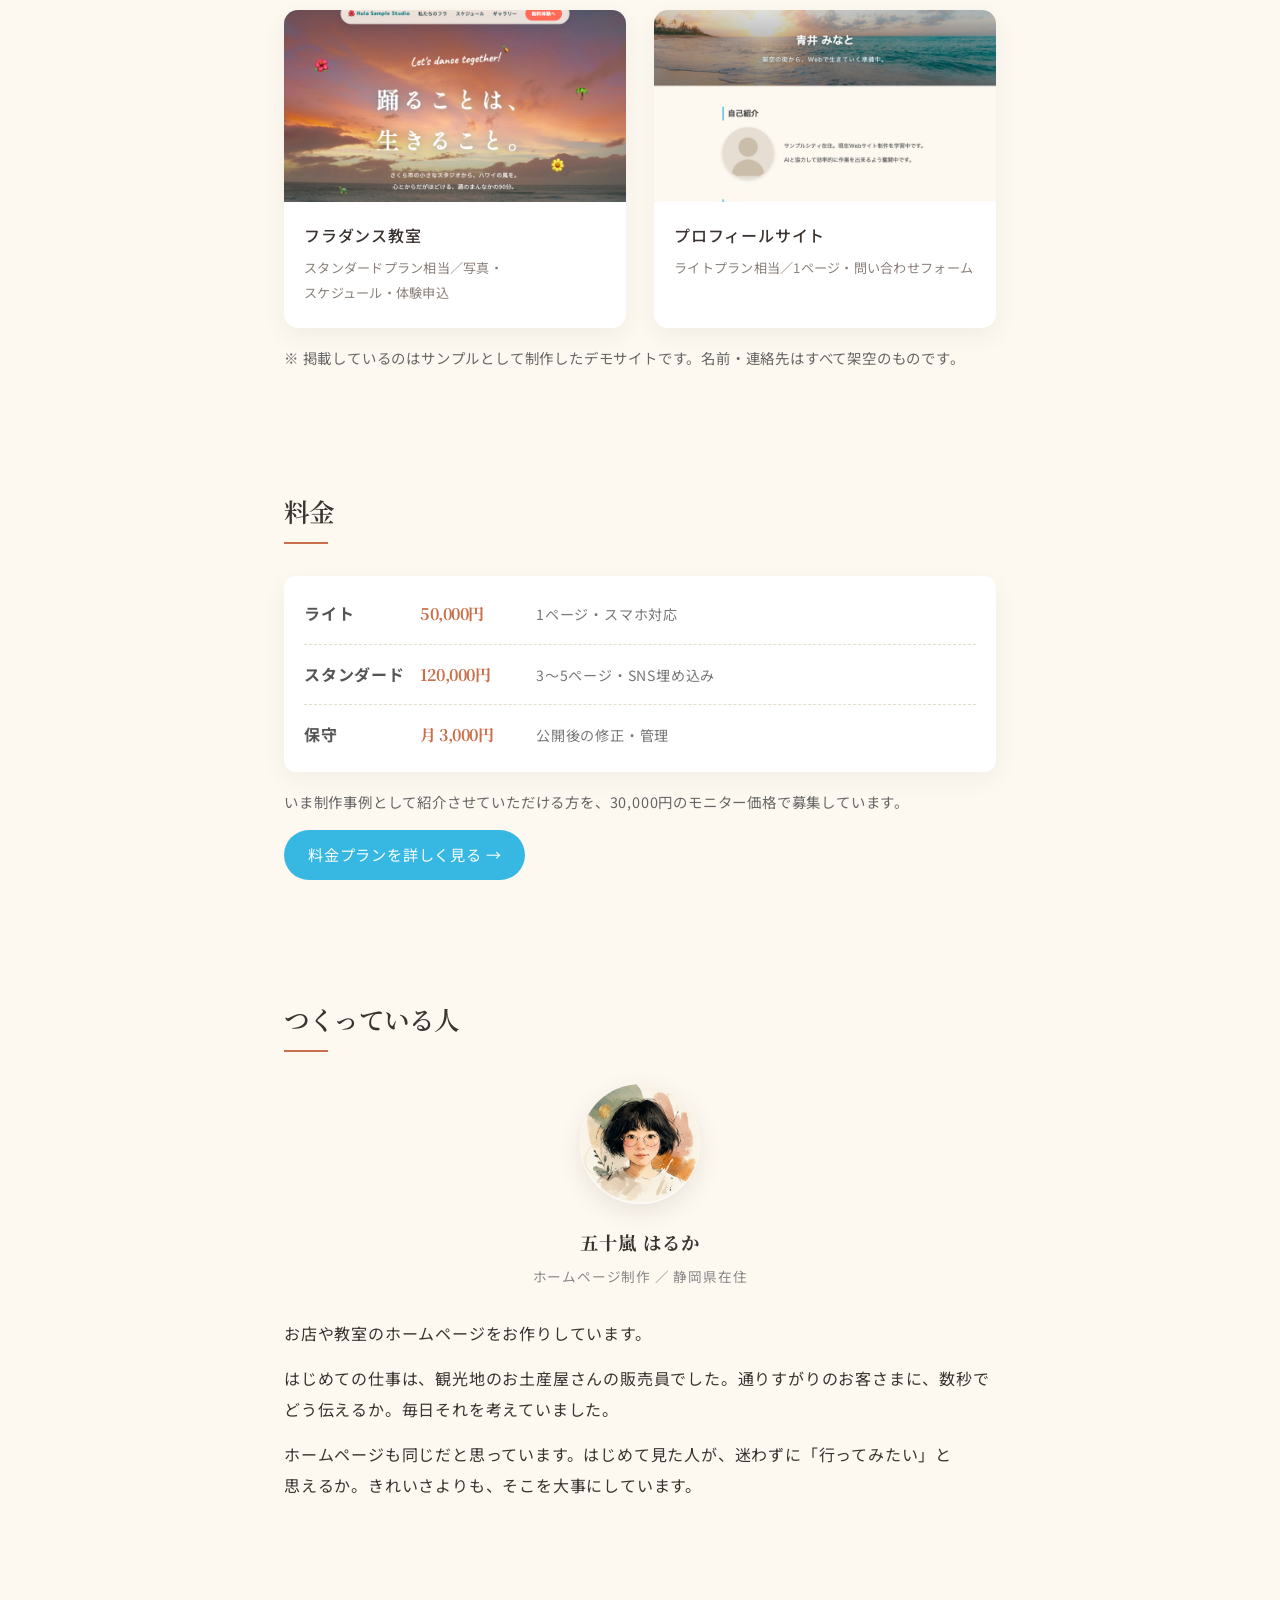
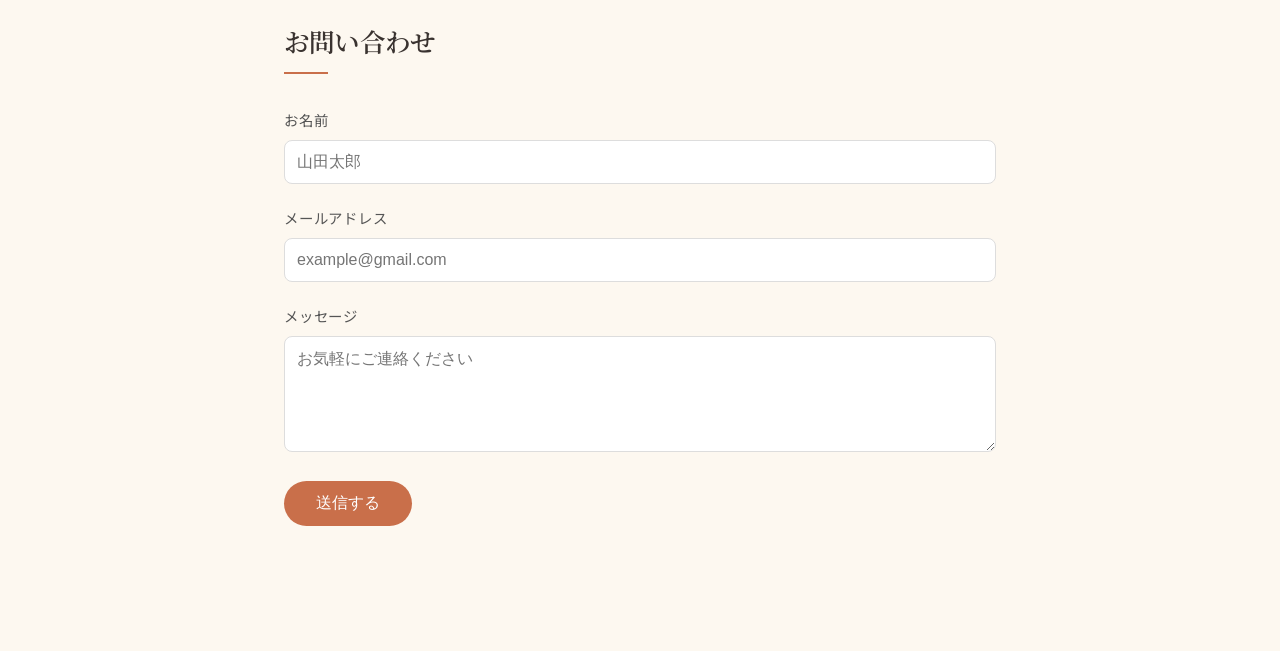
==== commit 79de703d: "Add files via upload" ====
--- a/index.html
+++ b/index.html
@@ -4,6 +4,11 @@
   <meta charset="UTF-8">
   <meta name="viewport" content="width=device-width, initial-scale=1.0">
   <title>はじめてのホームページ制作｜五十嵐はるか</title>
+  <!-- 見出し用に明朝体（Noto Serif JP）、本文用にゴシック体（Noto Sans JP）を読み込む
+       weightは必要な分だけに絞って、読み込みを軽くしている -->
+  <link rel="preconnect" href="https://fonts.googleapis.com">
+  <link rel="preconnect" href="https://fonts.gstatic.com" crossorigin>
+  <link href="https://fonts.googleapis.com/css2?family=Noto+Sans+JP:wght@400;500&family=Noto+Serif+JP:wght@600&display=swap" rel="stylesheet">
   <link rel="stylesheet" href="style.css">
 </head>
 <body>
@@ -40,7 +45,33 @@
     <p class="section-note">「写真も文章もまだ何もない」という状態からで大丈夫です。お話を伺いながら、いっしょに決めていきます。</p>
   </section>
 
-  <!-- ③ そのうえで料金 -->
+  <!-- ③ どんなものが出来上がるかを見せる -->
+  <section id="works" class="fade-in">
+    <h2>制作したサイト</h2>
+    <p class="section-lead">実際にどんなものが出来上がるか、サンプルとして制作したサイトをご覧いただけます。</p>
+
+    <div class="work-list">
+      <a class="work" href="https://haruka-web-studio.github.io/samples/hula/" target="_blank" rel="noopener">
+        <img src="works/work-hula.png" alt="フラダンス教室のサイト" loading="lazy">
+        <div class="work-body">
+          <p class="work-name">フラダンス教室</p>
+          <p class="work-desc">スタンダードプラン相当／写真・スケジュール・体験申込</p>
+        </div>
+      </a>
+
+      <a class="work" href="https://haruka-web-studio.github.io/samples/profile/" target="_blank" rel="noopener">
+        <img src="works/work-profile.png" alt="個人のプロフィールサイト" loading="lazy">
+        <div class="work-body">
+          <p class="work-name">プロフィールサイト</p>
+          <p class="work-desc">ライトプラン相当／1ページ・問い合わせフォーム</p>
+        </div>
+      </a>
+    </div>
+
+    <p class="section-note">※ 掲載しているのはサンプルとして制作したデモサイトです。名前・連絡先はすべて架空のものです。</p>
+  </section>
+
+  <!-- ④ そのうえで料金 -->
   <section id="price" class="fade-in">
     <h2>料金</h2>
     <div class="price-summary">
--- a/style.css
+++ b/style.css
@@ -6,10 +6,20 @@
 }
 
 body {
-  font-family: sans-serif;
-  color: #333;
-  line-height: 1.9;
+  /* 本文はゴシック体。読みやすさ優先 */
+  font-family: "Noto Sans JP", "Hiragino Sans", "Yu Gothic", sans-serif;
+  color: #3a3330;
+  line-height: 1.95;
   background-color: #fdf8f0; /* 砂浜っぽいベージュ */
+  letter-spacing: 0.05em;    /* 本文は字間を「空ける」と読みやすくなる */
+}
+
+/* 見出しは明朝体にする。上品な印象になる定番の組み合わせ。
+   本文に明朝を使うとWebでは読みにくいので、見出しだけに留めるのがコツ */
+h1, h2, .profile-name, .plan-price, .monitor-price, .price-amount {
+  font-family: "Noto Serif JP", "Hiragino Mincho ProN", serif;
+  font-weight: 600;
+  letter-spacing: -0.03em; /* 見出しは逆に「詰める」と締まって見える */
 }
 
 /* 日本語の改行を読みやすくする共通ルール
@@ -102,18 +112,32 @@
   letter-spacing: 0.04em;
 }
 
-/* ========== aboutセクション ========== */
+/* ========== セクション共通 ==========
+   余白は一律にせず「関係が近いものは近く、遠いものは遠く」。
+   セクション間は大きく空け、見出しと本文はほどよく近づける */
 section {
-  max-width: 800px;
-  margin: 60px auto;
-  padding: 0 100px;
-}
-
+  max-width: 760px;
+  margin: 120px auto; /* セクション間はしっかり空ける */
+  padding: 0 24px;
+}
+
+/* 見出しは罫線を左に立てる形をやめて、下に短い線を敷く形にした */
 h2 {
-  font-size: 1.4rem;
-  border-left: 4px solid #37b8e3; /* アクセントも海の青に */
-  padding-left: 12px;
-  margin-bottom: 20px;
+  font-size: 1.6rem;
+  line-height: 1.5;
+  margin-bottom: 32px;
+  padding-bottom: 14px;
+  position: relative;
+}
+
+h2::after {
+  content: '';
+  position: absolute;
+  left: 0;
+  bottom: 0;
+  width: 44px;
+  height: 2px;
+  background-color: #c96f4a;
 }
 
 /* 写真と名前のかたまり。本文とは切り離して中央に置く */
@@ -127,7 +151,7 @@
   height: 120px;
   border-radius: 50%; /* 丸くする */
   object-fit: cover;
-  box-shadow: 0 4px 12px rgba(0,0,0,0.15);
+  box-shadow: 0 8px 24px rgba(58,51,48,0.10);
 }
 
 .profile-name {
@@ -151,6 +175,56 @@
   text-align: left;
 }
 
+/* 見出しのすぐ下に置く導入文 */
+.section-lead {
+  margin-bottom: 28px;
+  color: #5c534d;
+}
+
+/* ========== 制作したサイト ========== */
+.work-list {
+  display: grid;
+  grid-template-columns: 1fr 1fr;
+  gap: 28px;
+}
+
+.work {
+  display: block;
+  text-decoration: none;
+  color: inherit;
+  background-color: #fff;
+  border-radius: 14px;
+  overflow: hidden; /* 画像の角も一緒に丸める */
+  box-shadow: 0 8px 24px rgba(58,51,48,0.06);
+  transition: transform 0.3s, box-shadow 0.3s;
+}
+
+.work:hover {
+  transform: translateY(-4px); /* 少し浮かせてクリックできると伝える */
+  box-shadow: 0 14px 32px rgba(58,51,48,0.12);
+}
+
+.work img {
+  display: block;
+  width: 100%;
+  height: auto;
+}
+
+.work-body {
+  padding: 18px 20px 22px;
+}
+
+.work-name {
+  font-weight: 500;
+}
+
+.work-desc {
+  font-size: 0.82rem;
+  color: #8b807a;
+  margin-top: 4px;
+  letter-spacing: 0.02em;
+}
+
 /* ========== お悩み ========== */
 .problem-list {
   list-style: none; /* チェック印を自分で付けるので消す */
@@ -162,7 +236,7 @@
   padding: 14px 18px 14px 46px;
   margin-bottom: 10px;
   position: relative;
-  box-shadow: 0 2px 6px rgba(0,0,0,0.05);
+  box-shadow: 0 6px 18px rgba(58,51,48,0.05);
 }
 
 /* 各項目の頭にチェック印を置く */
@@ -193,7 +267,7 @@
   background-color: #fff;
   border-radius: 12px;
   padding: 8px 20px;
-  box-shadow: 0 2px 8px rgba(0,0,0,0.05);
+  box-shadow: 0 8px 24px rgba(58,51,48,0.05);
 }
 
 .price-row {
@@ -219,7 +293,7 @@
   width: 6.5em;
   flex-shrink: 0;
   font-weight: bold;
-  color: #37b8e3;
+  color: #c96f4a;
 }
 
 .price-desc {
@@ -262,13 +336,13 @@
 
 .form-group input:focus,
 .form-group textarea:focus {
-  border-color: #37b8e3; /* 入力中に枠が青くなる */
+  border-color: #c96f4a; /* 入力中に枠が色づく */
 }
 
 button[type="submit"] {
   display: inline-block;
   color: white;
-  background-color: #37b8e3;;
+  background-color: #c96f4a;
   border: none;
   padding: 12px 32px;
   border-radius: 30px;
@@ -278,7 +352,7 @@
 }
 
 button[type="submit"]:hover {
-  background-color: #007baa;
+  background-color: #b25c39;
 }
 /* ========== アニメーション ========== */
 .fade-in {
@@ -304,9 +378,16 @@
     font-size: 1.7rem;
   }
 
-  /* セクションの余白をスマホ向けに */
+  /* セクションの余白をスマホ向けに（PCより詰めるが、強弱は残す） */
   section {
-    padding: 0 16px;
+    padding: 0 20px;
+    margin: 80px auto;
+  }
+
+  /* 制作したサイトは1列に */
+  .work-list {
+    grid-template-columns: 1fr;
+    gap: 22px;
   }
 
   /* フォームを画面幅に合わせる */
